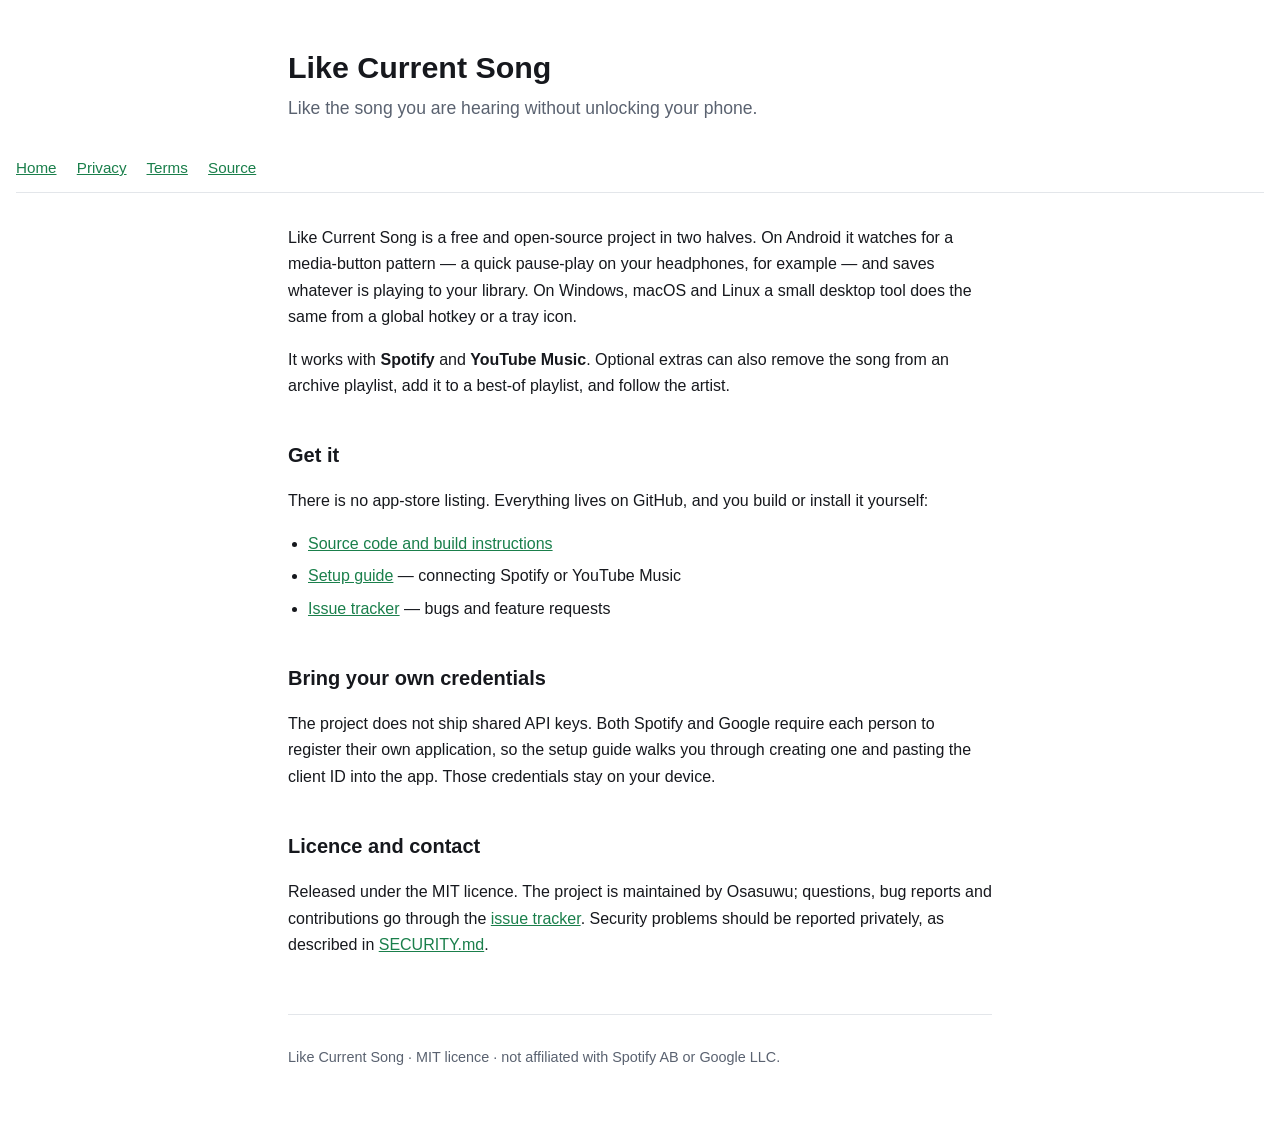
==== docs/index.html @ a4687c07 "docs: publish a home page, privacy policy and terms on GitHub Pages Google will not move an OAuth co" ====
<!DOCTYPE html>
<html lang="en">
<head>
<meta charset="utf-8">
<meta name="viewport" content="width=device-width, initial-scale=1">
<title>Like Current Song</title>
<meta name="description" content="Like the song you are hearing without unlocking the phone — an open-source Android app and desktop tool for Spotify and YouTube Music.">
<link rel="stylesheet" href="style.css">
</head>
<body>

<header>
  <h1>Like Current Song</h1>
  <p class="tagline">Like the song you are hearing without unlocking your phone.</p>
</header>

<nav>
  <a href="index.html">Home</a>
  <a href="privacy.html">Privacy</a>
  <a href="terms.html">Terms</a>
  <a href="https://github.com/Osasuwu/like-current-song">Source</a>
</nav>

<main>

<p>
  Like Current Song is a free and open-source project in two halves. On Android it
  watches for a media-button pattern — a quick pause-play on your headphones, for
  example — and saves whatever is playing to your library. On Windows, macOS and Linux
  a small desktop tool does the same from a global hotkey or a tray icon.
</p>

<p>
  It works with <strong>Spotify</strong> and <strong>YouTube Music</strong>. Optional
  extras can also remove the song from an archive playlist, add it to a best-of
  playlist, and follow the artist.
</p>

<h2>Get it</h2>

<p>
  There is no app-store listing. Everything lives on GitHub, and you build or install it
  yourself:
</p>

<ul>
  <li><a href="https://github.com/Osasuwu/like-current-song">Source code and build instructions</a></li>
  <li><a href="https://github.com/Osasuwu/like-current-song/blob/main/README.md#setup">Setup guide</a> — connecting Spotify or YouTube Music</li>
  <li><a href="https://github.com/Osasuwu/like-current-song/issues">Issue tracker</a> — bugs and feature requests</li>
</ul>

<h2>Bring your own credentials</h2>

<p>
  The project does not ship shared API keys. Both Spotify and Google require each
  person to register their own application, so the setup guide walks you through
  creating one and pasting the client ID into the app. Those credentials stay on your
  device.
</p>

<h2>Licence and contact</h2>

<p>
  Released under the MIT licence. The project is maintained by Osasuwu; questions,
  bug reports and contributions go through the
  <a href="https://github.com/Osasuwu/like-current-song/issues">issue tracker</a>.
  Security problems should be reported privately, as described in
  <a href="https://github.com/Osasuwu/like-current-song/blob/main/SECURITY.md">SECURITY.md</a>.
</p>

</main>

<footer>
  <p>Like Current Song · MIT licence · not affiliated with Spotify AB or Google LLC.</p>
</footer>

</body>
</html>
---- docs/style.css ----
:root {
  --bg: #ffffff;
  --fg: #16181d;
  --muted: #5a6270;
  --rule: #e3e6ea;
  --accent: #1a7f4b;
  --code-bg: #f4f6f8;
}

@media (prefers-color-scheme: dark) {
  :root {
    --bg: #14161a;
    --fg: #e8eaed;
    --muted: #a0a7b4;
    --rule: #2a2e35;
    --accent: #4ac585;
    --code-bg: #1d2026;
  }
}

* { box-sizing: border-box; }

body {
  margin: 0;
  padding: 0 16px 64px;
  background: var(--bg);
  color: var(--fg);
  font: 16px/1.65 -apple-system, BlinkMacSystemFont, "Segoe UI", Roboto, Helvetica, Arial, sans-serif;
}

main, header, footer { max-width: 44rem; margin: 0 auto; }

header { padding: 48px 0 8px; }

nav {
  border-bottom: 1px solid var(--rule);
  padding-bottom: 12px;
  margin-bottom: 32px;
  font-size: 0.95rem;
}

nav a { margin-right: 16px; }

h1 { font-size: 1.9rem; line-height: 1.25; margin: 0 0 8px; }
h2 { font-size: 1.25rem; margin: 40px 0 8px; }
h3 { font-size: 1.02rem; margin: 28px 0 4px; }

.tagline { color: var(--muted); font-size: 1.1rem; margin: 0 0 24px; }

a { color: var(--accent); }

code {
  background: var(--code-bg);
  border-radius: 4px;
  padding: 1px 5px;
  font-family: ui-monospace, SFMono-Regular, Menlo, Consolas, monospace;
  font-size: 0.9em;
}

ul { padding-left: 1.25rem; }
li { margin: 6px 0; }

.meta { color: var(--muted); font-size: 0.9rem; }

footer {
  border-top: 1px solid var(--rule);
  margin-top: 56px;
  padding-top: 16px;
  color: var(--muted);
  font-size: 0.9rem;
}
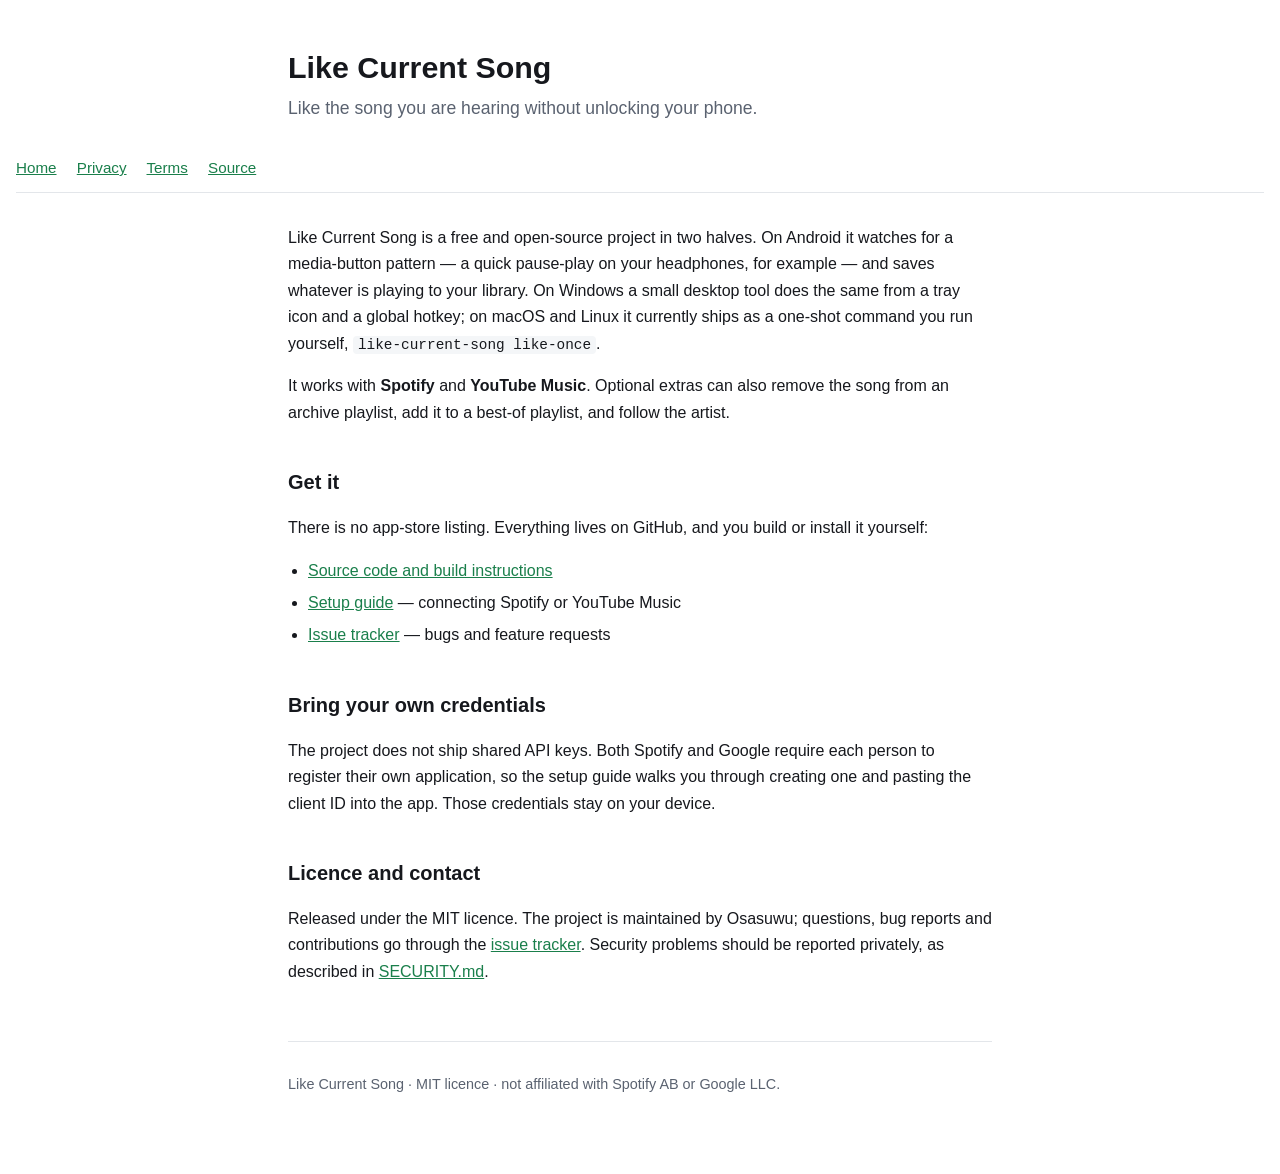
==== commit 3c311ab6: "docs: correct three inaccuracies the review found on the new pages - The landing page promised a tra" ====
--- a/docs/index.html
+++ b/docs/index.html
@@ -26,8 +26,10 @@
 <p>
   Like Current Song is a free and open-source project in two halves. On Android it
   watches for a media-button pattern — a quick pause-play on your headphones, for
-  example — and saves whatever is playing to your library. On Windows, macOS and Linux
-  a small desktop tool does the same from a global hotkey or a tray icon.
+  example — and saves whatever is playing to your library. On Windows a small desktop
+  tool does the same from a tray icon and a global hotkey; on macOS and Linux it
+  currently ships as a one-shot command you run yourself, <code>like-current-song
+  like-once</code>.
 </p>
 
 <p>
@@ -45,7 +47,7 @@
 
 <ul>
   <li><a href="https://github.com/Osasuwu/like-current-song">Source code and build instructions</a></li>
-  <li><a href="https://github.com/Osasuwu/like-current-song/blob/main/README.md#setup">Setup guide</a> — connecting Spotify or YouTube Music</li>
+  <li><a href="https://github.com/Osasuwu/like-current-song/blob/main/README.md#quick-start">Setup guide</a> — connecting Spotify or YouTube Music</li>
   <li><a href="https://github.com/Osasuwu/like-current-song/issues">Issue tracker</a> — bugs and feature requests</li>
 </ul>
 
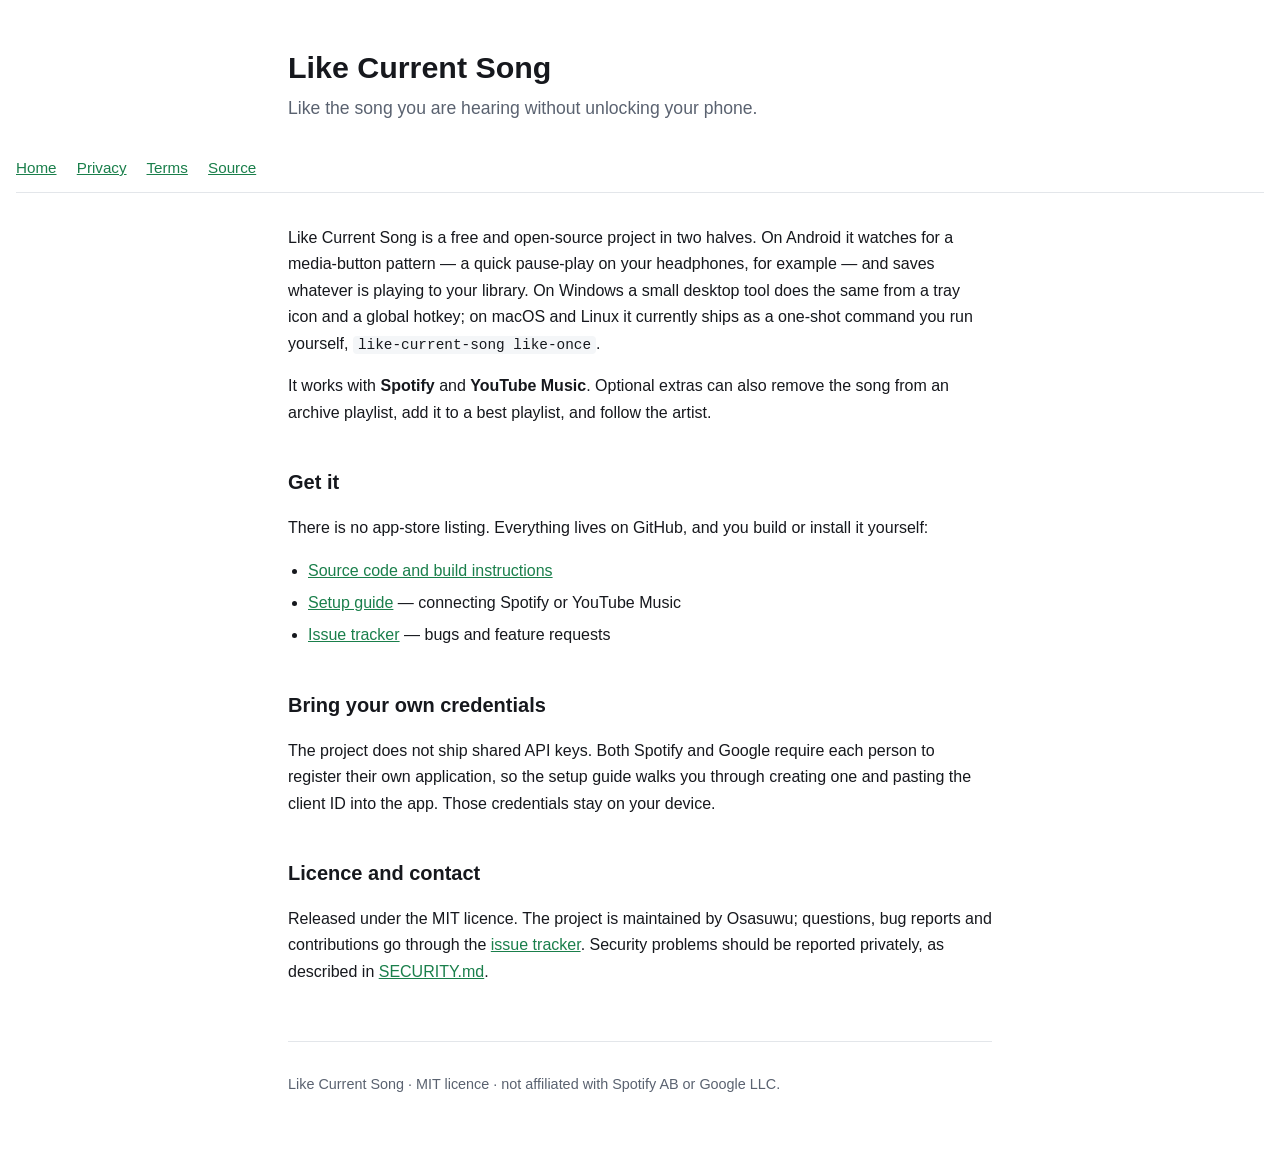
==== commit 52f2b25d: "docs: call the playlist rule "best", not "best-of" Follows the code rename: README, CONTRIBUTING, CL" ====
--- a/docs/index.html
+++ b/docs/index.html
@@ -34,7 +34,7 @@
 
 <p>
   It works with <strong>Spotify</strong> and <strong>YouTube Music</strong>. Optional
-  extras can also remove the song from an archive playlist, add it to a best-of
+  extras can also remove the song from an archive playlist, add it to a best
   playlist, and follow the artist.
 </p>
 
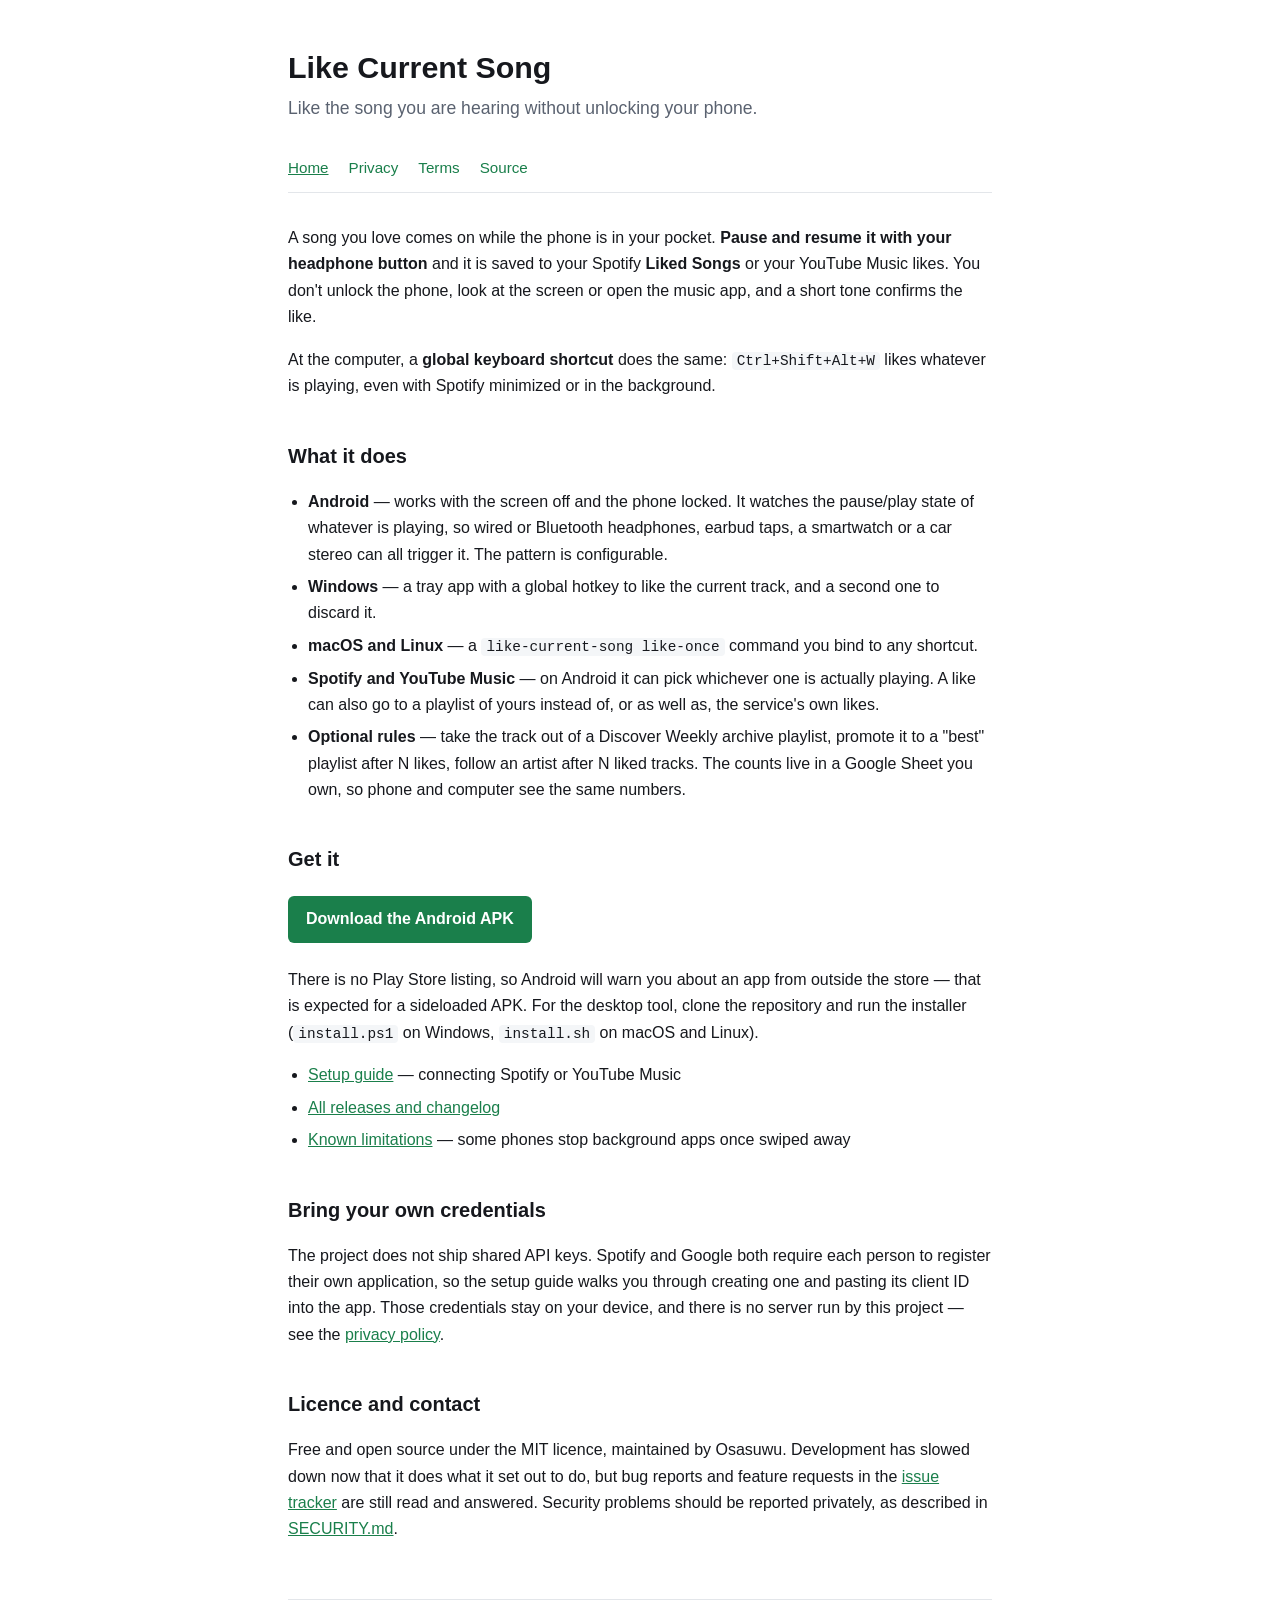
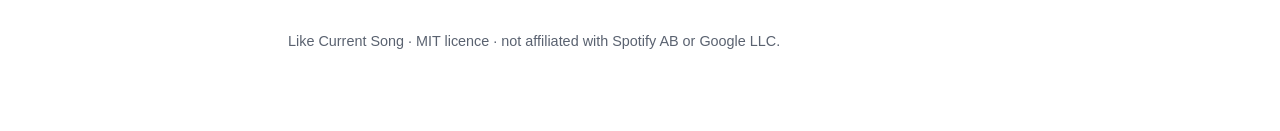
==== commit 2d9220b0: "fix(docs): line the landing nav up with the page, and make it findable The nav was left out of the c" ====
--- a/docs/index.html
+++ b/docs/index.html
@@ -3,9 +3,33 @@
 <head>
 <meta charset="utf-8">
 <meta name="viewport" content="width=device-width, initial-scale=1">
-<title>Like Current Song</title>
-<meta name="description" content="Like the song you are hearing without unlocking the phone — an open-source Android app and desktop tool for Spotify and YouTube Music.">
+<title>Like Current Song — like a Spotify or YouTube Music song with your headphone button</title>
+<meta name="description" content="Free, open-source Android app and Windows hotkey that save the song you are hearing to Spotify Liked Songs or YouTube Music likes — with the screen off, from your headphone button, without unlocking the phone.">
+<link rel="canonical" href="https://osasuwu.github.io/like-current-song/">
+<link rel="icon" href="data:image/svg+xml,%3Csvg xmlns=%22http://www.w3.org/2000/svg%22 viewBox=%220 0 100 100%22%3E%3Ctext y=%22.9em%22 font-size=%2290%22%3E%E2%99%A5%3C/text%3E%3C/svg%3E">
+<meta property="og:type" content="website">
+<meta property="og:site_name" content="Like Current Song">
+<meta property="og:title" content="Like Current Song — like the song you're hearing without unlocking your phone">
+<meta property="og:description" content="Pause and resume with your headphone button and the track lands in Spotify Liked Songs or your YouTube Music likes. Android app + Windows global hotkey, free and open source.">
+<meta property="og:url" content="https://osasuwu.github.io/like-current-song/">
+<meta property="og:image" content="https://opengraph.githubassets.com/1/Osasuwu/like-current-song">
+<meta name="twitter:card" content="summary_large_image">
 <link rel="stylesheet" href="style.css">
+<script type="application/ld+json">
+{
+  "@context": "https://schema.org",
+  "@type": "SoftwareApplication",
+  "name": "Like Current Song",
+  "applicationCategory": "MultimediaApplication",
+  "operatingSystem": "Android, Windows, macOS, Linux",
+  "description": "Save the song you are hearing to Spotify Liked Songs or YouTube Music likes from a headphone-button pattern or a global keyboard shortcut.",
+  "url": "https://osasuwu.github.io/like-current-song/",
+  "downloadUrl": "https://github.com/Osasuwu/like-current-song/releases/latest",
+  "codeRepository": "https://github.com/Osasuwu/like-current-song",
+  "license": "https://opensource.org/licenses/MIT",
+  "offers": { "@type": "Offer", "price": "0", "priceCurrency": "USD" }
+}
+</script>
 </head>
 <body>
 
@@ -15,7 +39,7 @@
 </header>
 
 <nav>
-  <a href="index.html">Home</a>
+  <a href="index.html" aria-current="page">Home</a>
   <a href="privacy.html">Privacy</a>
   <a href="terms.html">Terms</a>
   <a href="https://github.com/Osasuwu/like-current-song">Source</a>
@@ -24,49 +48,75 @@
 <main>
 
 <p>
-  Like Current Song is a free and open-source project in two halves. On Android it
-  watches for a media-button pattern — a quick pause-play on your headphones, for
-  example — and saves whatever is playing to your library. On Windows a small desktop
-  tool does the same from a tray icon and a global hotkey; on macOS and Linux it
-  currently ships as a one-shot command you run yourself, <code>like-current-song
-  like-once</code>.
+  A song you love comes on while the phone is in your pocket. <strong>Pause and resume
+  it with your headphone button</strong> and it is saved to your Spotify
+  <strong>Liked Songs</strong> or your YouTube Music likes. You don't unlock the
+  phone, look at the screen or open the music app, and a short tone confirms the like.
 </p>
 
 <p>
-  It works with <strong>Spotify</strong> and <strong>YouTube Music</strong>. Optional
-  extras can also remove the song from an archive playlist, add it to a best
-  playlist, and follow the artist.
+  At the computer, a <strong>global keyboard shortcut</strong> does the same:
+  <code>Ctrl+Shift+Alt+W</code> likes whatever is playing, even with Spotify minimized
+  or in the background.
 </p>
+
+<h2>What it does</h2>
+
+<ul>
+  <li><strong>Android</strong> — works with the screen off and the phone locked. It
+      watches the pause/play state of whatever is playing, so wired or Bluetooth
+      headphones, earbud taps, a smartwatch or a car stereo can all trigger it. The
+      pattern is configurable.</li>
+  <li><strong>Windows</strong> — a tray app with a global hotkey to like the current
+      track, and a second one to discard it.</li>
+  <li><strong>macOS and Linux</strong> — a <code>like-current-song like-once</code>
+      command you bind to any shortcut.</li>
+  <li><strong>Spotify and YouTube Music</strong> — on Android it can pick whichever
+      one is actually playing. A like can also go to a playlist of yours instead of,
+      or as well as, the service's own likes.</li>
+  <li><strong>Optional rules</strong> — take the track out of a Discover Weekly
+      archive playlist, promote it to a "best" playlist after N likes, follow an
+      artist after N liked tracks. The counts live in a Google Sheet you own, so
+      phone and computer see the same numbers.</li>
+</ul>
 
 <h2>Get it</h2>
 
 <p>
-  There is no app-store listing. Everything lives on GitHub, and you build or install it
-  yourself:
+  <a class="download" href="https://github.com/Osasuwu/like-current-song/releases/latest/download/app-release.apk">Download the Android APK</a>
+</p>
+
+<p>
+  There is no Play Store listing, so Android will warn you about an app from outside
+  the store — that is expected for a sideloaded APK. For the desktop tool, clone the
+  repository and run the installer (<code>install.ps1</code> on Windows,
+  <code>install.sh</code> on macOS and Linux).
 </p>
 
 <ul>
-  <li><a href="https://github.com/Osasuwu/like-current-song">Source code and build instructions</a></li>
-  <li><a href="https://github.com/Osasuwu/like-current-song/blob/main/README.md#quick-start">Setup guide</a> — connecting Spotify or YouTube Music</li>
-  <li><a href="https://github.com/Osasuwu/like-current-song/issues">Issue tracker</a> — bugs and feature requests</li>
+  <li><a href="https://github.com/Osasuwu/like-current-song#quick-start">Setup guide</a> — connecting Spotify or YouTube Music</li>
+  <li><a href="https://github.com/Osasuwu/like-current-song/releases">All releases and changelog</a></li>
+  <li><a href="https://github.com/Osasuwu/like-current-song#known-limitations-android">Known limitations</a> — some phones stop background apps once swiped away</li>
 </ul>
 
 <h2>Bring your own credentials</h2>
 
 <p>
-  The project does not ship shared API keys. Both Spotify and Google require each
+  The project does not ship shared API keys. Spotify and Google both require each
   person to register their own application, so the setup guide walks you through
-  creating one and pasting the client ID into the app. Those credentials stay on your
-  device.
+  creating one and pasting its client ID into the app. Those credentials stay on your
+  device, and there is no server run by this project — see the
+  <a href="privacy.html">privacy policy</a>.
 </p>
 
 <h2>Licence and contact</h2>
 
 <p>
-  Released under the MIT licence. The project is maintained by Osasuwu; questions,
-  bug reports and contributions go through the
-  <a href="https://github.com/Osasuwu/like-current-song/issues">issue tracker</a>.
-  Security problems should be reported privately, as described in
+  Free and open source under the MIT licence, maintained by Osasuwu. Development has
+  slowed down now that it does what it set out to do, but bug reports and feature
+  requests in the <a href="https://github.com/Osasuwu/like-current-song/issues">issue
+  tracker</a> are still read and answered. Security problems should be reported
+  privately, as described in
   <a href="https://github.com/Osasuwu/like-current-song/blob/main/SECURITY.md">SECURITY.md</a>.
 </p>
 
--- a/docs/style.css
+++ b/docs/style.css
@@ -28,7 +28,7 @@
   font: 16px/1.65 -apple-system, BlinkMacSystemFont, "Segoe UI", Roboto, Helvetica, Arial, sans-serif;
 }
 
-main, header, footer { max-width: 44rem; margin: 0 auto; }
+main, header, nav, footer { max-width: 44rem; margin: 0 auto; }
 
 header { padding: 48px 0 8px; }
 
@@ -39,7 +39,26 @@
   font-size: 0.95rem;
 }
 
-nav a { margin-right: 16px; }
+nav {
+  display: flex;
+  flex-wrap: wrap;
+  gap: 4px 20px;
+}
+
+nav a { text-decoration: none; }
+nav a:hover, nav a[aria-current="page"] { text-decoration: underline; }
+
+.download {
+  display: inline-block;
+  margin: 4px 0 8px;
+  padding: 10px 18px;
+  border-radius: 6px;
+  background: var(--accent);
+  color: var(--bg);
+  font-weight: 600;
+  text-decoration: none;
+}
+.download:hover { filter: brightness(1.1); }
 
 h1 { font-size: 1.9rem; line-height: 1.25; margin: 0 0 8px; }
 h2 { font-size: 1.25rem; margin: 40px 0 8px; }
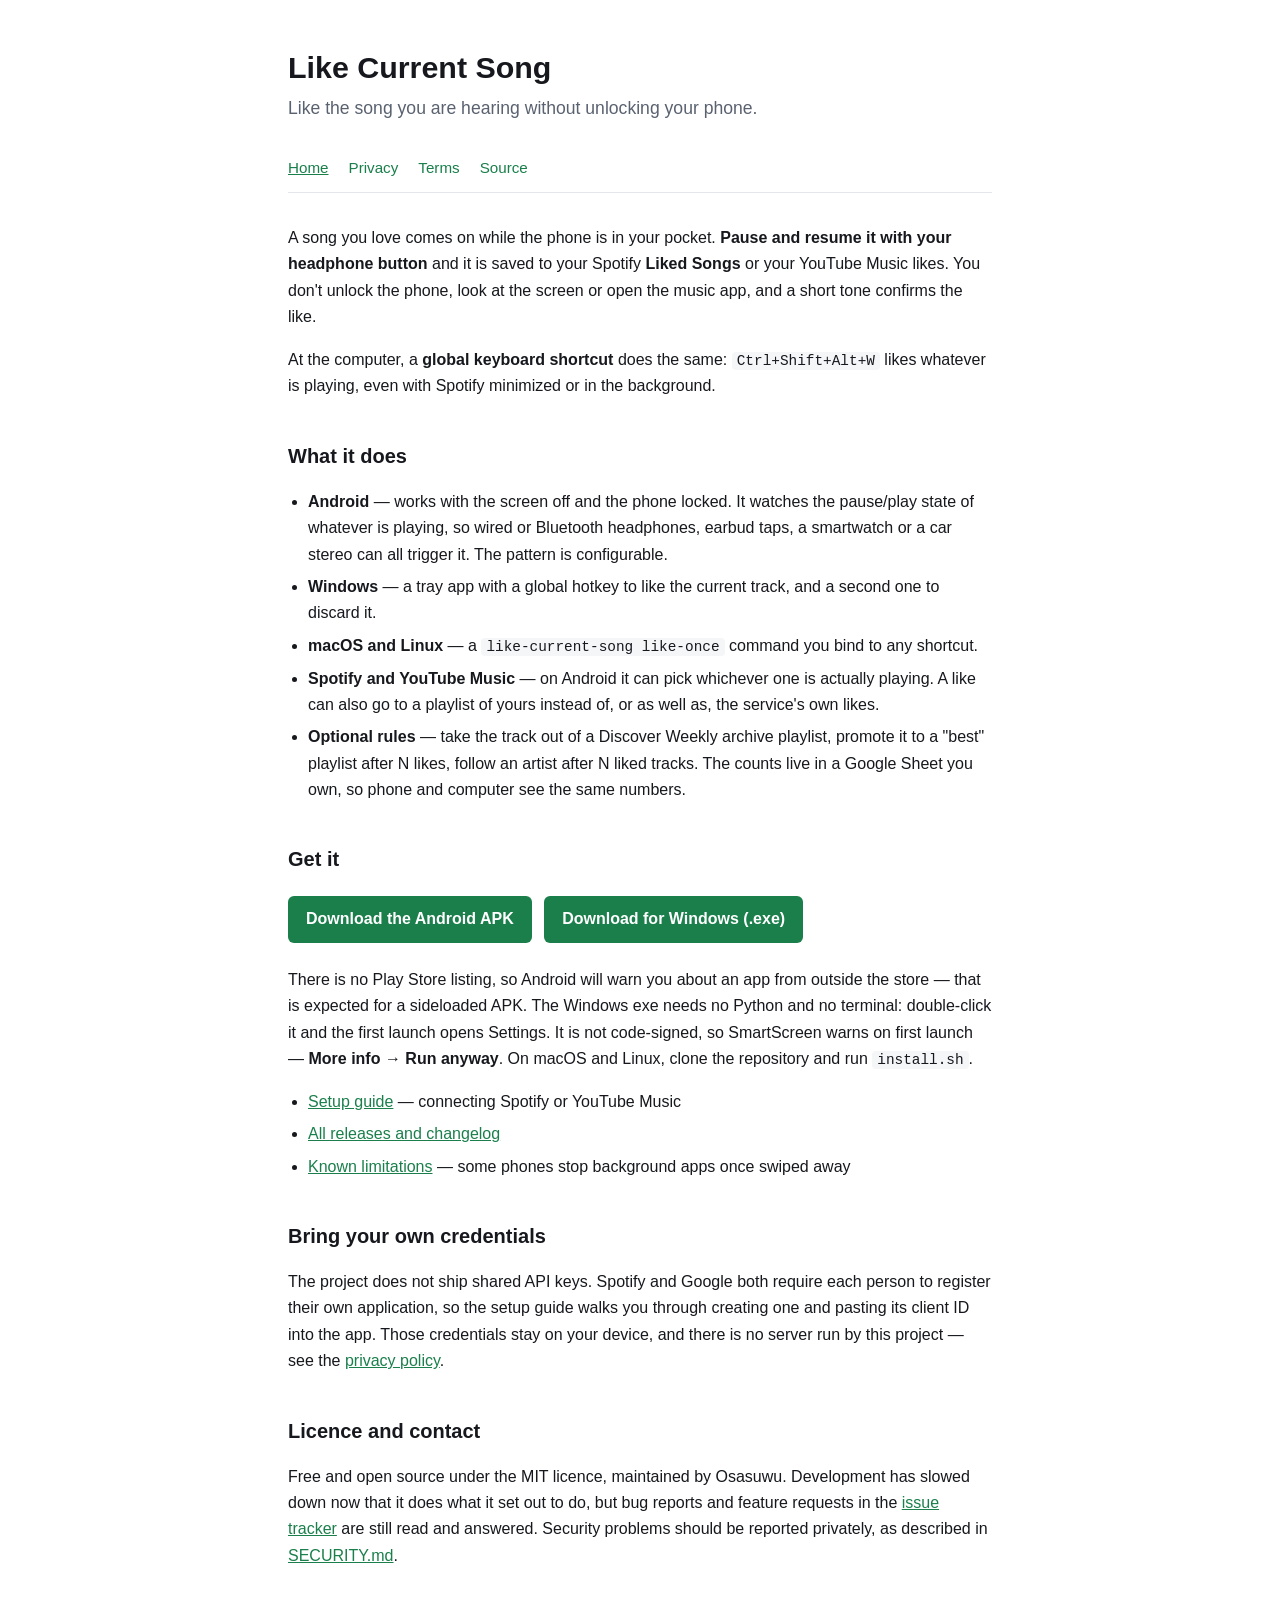
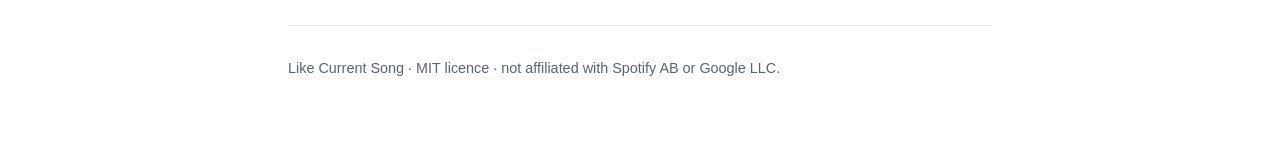
==== commit 17f03cb5: "fix(docs): offer the Windows exe on the landing page v1.3.0 ships LikeCurrentSong.exe, but the landi" ====
--- a/docs/index.html
+++ b/docs/index.html
@@ -6,7 +6,8 @@
 <title>Like Current Song — like a Spotify or YouTube Music song with your headphone button</title>
 <meta name="description" content="Free, open-source Android app and Windows hotkey that save the song you are hearing to Spotify Liked Songs or YouTube Music likes — with the screen off, from your headphone button, without unlocking the phone.">
 <link rel="canonical" href="https://osasuwu.github.io/like-current-song/">
-<link rel="icon" href="data:image/svg+xml,%3Csvg xmlns=%22http://www.w3.org/2000/svg%22 viewBox=%220 0 100 100%22%3E%3Ctext y=%22.9em%22 font-size=%2290%22%3E%E2%99%A5%3C/text%3E%3C/svg%3E">
+<meta name="google-site-verification" content="_W2qUlxa_jtVrQP2ywvqL5tz4YKw4a-3hI--8A-hXZA">
+<link rel="icon" href="logo.svg" type="image/svg+xml">
 <meta property="og:type" content="website">
 <meta property="og:site_name" content="Like Current Song">
 <meta property="og:title" content="Like Current Song — like the song you're hearing without unlocking your phone">
@@ -84,13 +85,16 @@
 
 <p>
   <a class="download" href="https://github.com/Osasuwu/like-current-song/releases/latest/download/app-release.apk">Download the Android APK</a>
+  <a class="download" href="https://github.com/Osasuwu/like-current-song/releases/latest/download/LikeCurrentSong.exe">Download for Windows (.exe)</a>
 </p>
 
 <p>
   There is no Play Store listing, so Android will warn you about an app from outside
-  the store — that is expected for a sideloaded APK. For the desktop tool, clone the
-  repository and run the installer (<code>install.ps1</code> on Windows,
-  <code>install.sh</code> on macOS and Linux).
+  the store — that is expected for a sideloaded APK. The Windows exe needs no Python
+  and no terminal: double-click it and the first launch opens Settings. It is not
+  code-signed, so SmartScreen warns on first launch — <strong>More info</strong> →
+  <strong>Run anyway</strong>. On macOS and Linux, clone the repository and run
+  <code>install.sh</code>.
 </p>
 
 <ul>
--- a/docs/style.css
+++ b/docs/style.css
@@ -50,7 +50,7 @@
 
 .download {
   display: inline-block;
-  margin: 4px 0 8px;
+  margin: 4px 8px 8px 0;
   padding: 10px 18px;
   border-radius: 6px;
   background: var(--accent);
